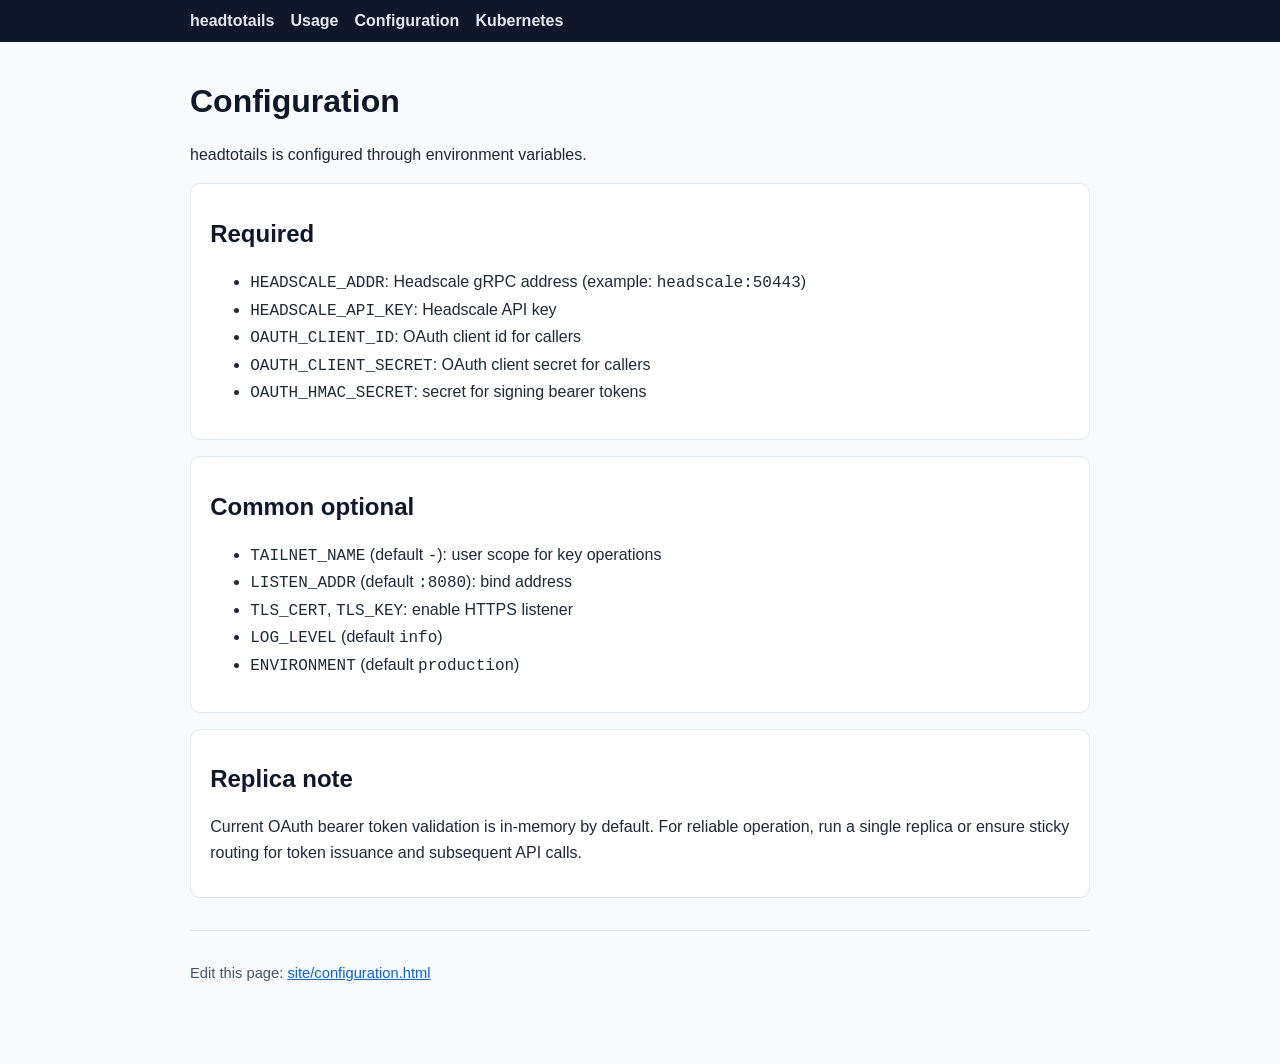
==== site/configuration.html @ b5ed9de7 "add github pages docs site and deployment workflow Publish a simple static documentation site (usage" ====
<!doctype html>
<html lang="en">
  <head>
    <meta charset="utf-8">
    <meta name="viewport" content="width=device-width, initial-scale=1">
    <title>headtotails Configuration</title>
    <link rel="stylesheet" href="./styles.css">
  </head>
  <body>
    <nav class="nav">
      <div class="container">
        <a href="./index.html">headtotails</a>
        <a href="./usage.html">Usage</a>
        <a href="./configuration.html">Configuration</a>
        <a href="./kubernetes.html">Kubernetes</a>
      </div>
    </nav>

    <main class="container">
      <h1>Configuration</h1>
      <p>headtotails is configured through environment variables.</p>

      <div class="card">
        <h2>Required</h2>
        <ul>
          <li><code>HEADSCALE_ADDR</code>: Headscale gRPC address (example: <code>headscale:50443</code>)</li>
          <li><code>HEADSCALE_API_KEY</code>: Headscale API key</li>
          <li><code>OAUTH_CLIENT_ID</code>: OAuth client id for callers</li>
          <li><code>OAUTH_CLIENT_SECRET</code>: OAuth client secret for callers</li>
          <li><code>OAUTH_HMAC_SECRET</code>: secret for signing bearer tokens</li>
        </ul>
      </div>

      <div class="card">
        <h2>Common optional</h2>
        <ul>
          <li><code>TAILNET_NAME</code> (default <code>-</code>): user scope for key operations</li>
          <li><code>LISTEN_ADDR</code> (default <code>:8080</code>): bind address</li>
          <li><code>TLS_CERT</code>, <code>TLS_KEY</code>: enable HTTPS listener</li>
          <li><code>LOG_LEVEL</code> (default <code>info</code>)</li>
          <li><code>ENVIRONMENT</code> (default <code>production</code>)</li>
        </ul>
      </div>

      <div class="card">
        <h2>Replica note</h2>
        <p>
          Current OAuth bearer token validation is in-memory by default. For reliable operation, run
          a single replica or ensure sticky routing for token issuance and subsequent API calls.
        </p>
      </div>

      <div class="footer">
        <p>
          Edit this page:
          <a href="https://github.com/alam0rt/headtotails/edit/main/site/configuration.html">site/configuration.html</a>
        </p>
      </div>
    </main>
  </body>
</html>
---- site/styles.css ----
body {
  margin: 0;
  font-family: -apple-system, BlinkMacSystemFont, "Segoe UI", Roboto, Helvetica, Arial, sans-serif;
  color: #1f2937;
  background: #f8fafc;
}

.container {
  max-width: 900px;
  margin: 0 auto;
  padding: 2rem 1rem 4rem;
}

.nav {
  background: #0f172a;
  color: #e2e8f0;
  padding: 0.75rem 1rem;
}

.nav .container {
  padding: 0;
  display: flex;
  gap: 1rem;
  align-items: center;
}

.nav a {
  color: #e2e8f0;
  text-decoration: none;
  font-weight: 600;
}

.nav a:hover {
  text-decoration: underline;
}

h1, h2, h3 {
  color: #0f172a;
  line-height: 1.2;
}

h1 {
  margin-top: 0.5rem;
}

p, li {
  line-height: 1.6;
}

code, pre {
  font-family: ui-monospace, SFMono-Regular, Menlo, Monaco, Consolas, "Liberation Mono", "Courier New", monospace;
}

pre {
  background: #0b1020;
  color: #d1d5db;
  padding: 0.9rem;
  border-radius: 8px;
  overflow-x: auto;
}

.card {
  background: #ffffff;
  border: 1px solid #e2e8f0;
  border-radius: 10px;
  padding: 1rem 1.2rem;
  margin: 1rem 0;
}

.muted {
  color: #475569;
}

a {
  color: #0b62d6;
}

.footer {
  margin-top: 2rem;
  padding-top: 1rem;
  border-top: 1px solid #e2e8f0;
  color: #475569;
  font-size: 0.92rem;
}
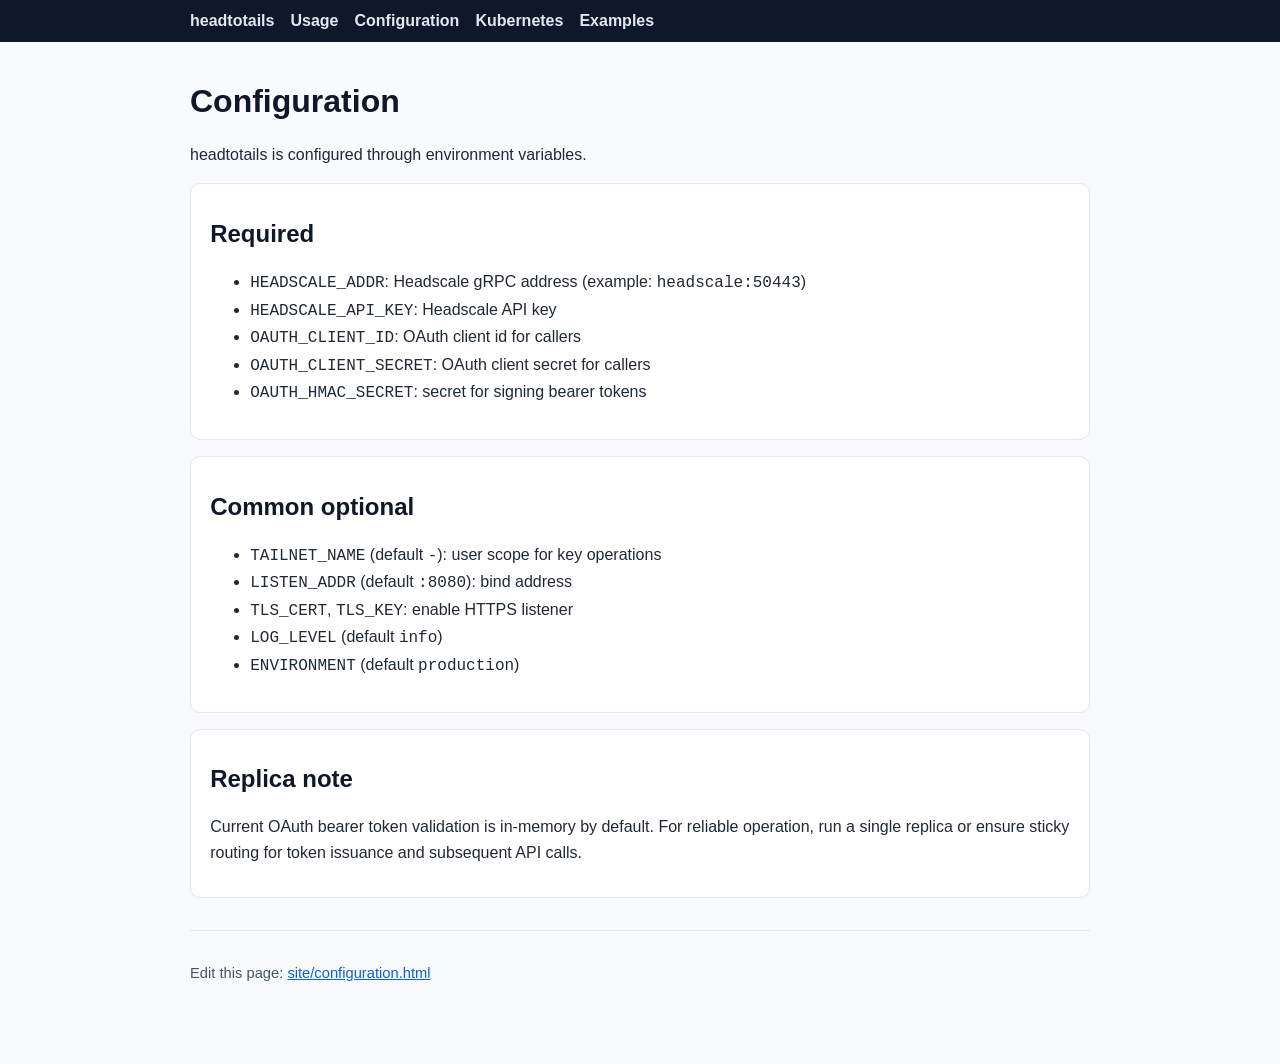
==== commit 29f1af97: "update docs" ====
--- a/site/configuration.html
+++ b/site/configuration.html
@@ -13,6 +13,7 @@
         <a href="./usage.html">Usage</a>
         <a href="./configuration.html">Configuration</a>
         <a href="./kubernetes.html">Kubernetes</a>
+        <a href="./examples.html">Examples</a>
       </div>
     </nav>
 
